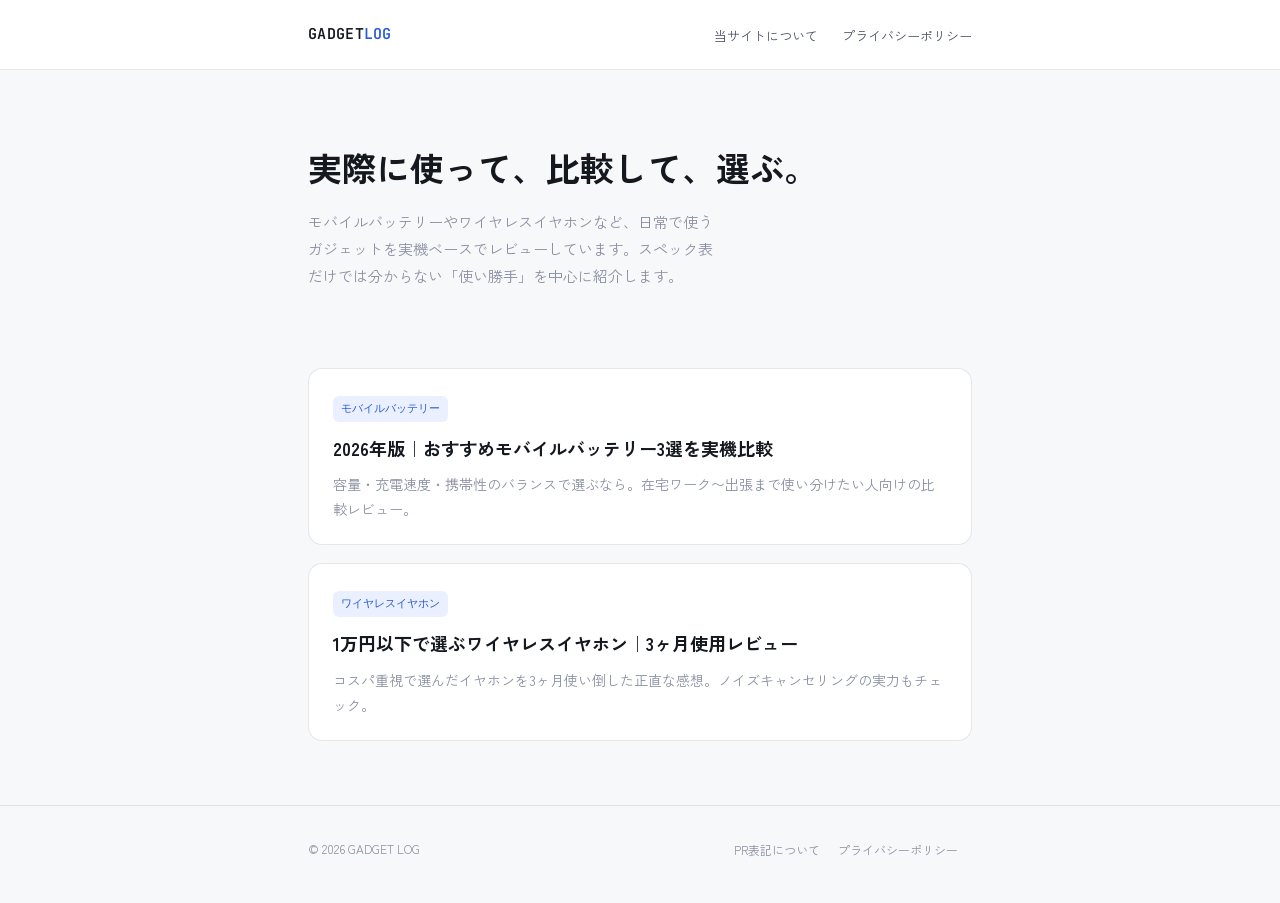
==== index.html @ 61f6f8f3 "Initial commit: gadget affiliate blog scaffold" ====
<!DOCTYPE html>
<html lang="ja">
<head>
<meta charset="UTF-8">
<meta name="viewport" content="width=device-width, initial-scale=1.0">
<title>ガジェットログ — 実機レビューで選ぶ、失敗しないガジェット</title>
<meta name="description" content="モバイルバッテリーやワイヤレスイヤホンなど、身近なガジェットを実際に使って比較・レビューするブログ。">
<link rel="preconnect" href="https://fonts.googleapis.com">
<link rel="preconnect" href="https://fonts.gstatic.com" crossorigin>
<link href="https://fonts.googleapis.com/css2?family=Zen+Kaku+Gothic+New:wght@300;400;500;700&family=JetBrains+Mono:wght@400;500;600&display=swap" rel="stylesheet">
<link rel="stylesheet" href="style.css">
</head>
<body>

<header class="site-header">
  <div class="container">
    <div class="site-logo">GADGET<span>LOG</span></div>
    <nav class="site-nav">
      <a href="disclosure.html">当サイトについて</a>
      <a href="privacy.html">プライバシーポリシー</a>
    </nav>
  </div>
</header>

<section class="hero">
  <div class="container">
    <h1>実際に使って、比較して、選ぶ。</h1>
    <p>モバイルバッテリーやワイヤレスイヤホンなど、日常で使うガジェットを実機ベースでレビューしています。スペック表だけでは分からない「使い勝手」を中心に紹介します。</p>
  </div>
</section>

<main class="container">
  <div class="article-grid">

    <article class="article-card">
      <span class="tag">モバイルバッテリー</span>
      <h2><a href="articles/mobile-battery-comparison.html">2026年版｜おすすめモバイルバッテリー3選を実機比較</a></h2>
      <p>容量・充電速度・携帯性のバランスで選ぶなら。在宅ワーク〜出張まで使い分けたい人向けの比較レビュー。</p>
    </article>

    <article class="article-card">
      <span class="tag">ワイヤレスイヤホン</span>
      <h2><a href="articles/wireless-earbuds-review.html">1万円以下で選ぶワイヤレスイヤホン｜3ヶ月使用レビュー</a></h2>
      <p>コスパ重視で選んだイヤホンを3ヶ月使い倒した正直な感想。ノイズキャンセリングの実力もチェック。</p>
    </article>

  </div>
</main>

<footer class="site-footer">
  <div class="container">
    <p>&copy; 2026 GADGET LOG</p>
    <nav>
      <a href="disclosure.html">PR表記について</a>
      <a href="privacy.html">プライバシーポリシー</a>
    </nav>
  </div>
</footer>

</body>
</html>
---- style.css ----
:root{
  --bg: #f7f8fa;
  --surface: #ffffff;
  --ink: #14181f;
  --ink-soft: #4a5164;
  --ink-faint: #8a90a3;
  --line: rgba(20,24,31,0.10);
  --accent: #2a5bd7;
  --accent-soft: #eaf0ff;
  --good: #1f8a5c;
  --bad: #c14545;
  --sans: 'Zen Kaku Gothic New', 'Hiragino Sans', 'Noto Sans JP', sans-serif;
  --mono: 'JetBrains Mono', monospace;
  --measure: 760px;
  --side: clamp(20px, 6vw, 48px);
  --radius: 14px;
}

*{ box-sizing: border-box; }

body{
  margin: 0;
  background: var(--bg);
  color: var(--ink-soft);
  font-family: var(--sans);
  font-weight: 400;
  line-height: 1.8;
  -webkit-font-smoothing: antialiased;
}

a{ color: var(--accent); text-decoration: none; }
a:hover{ text-decoration: underline; }

.container{
  max-width: var(--measure);
  margin: 0 auto;
  padding: 0 var(--side);
}

/* ---------- header ---------- */
.site-header{
  border-bottom: 1px solid var(--line);
  background: var(--surface);
}
.site-header .container{
  display: flex;
  align-items: center;
  justify-content: space-between;
  padding-top: 20px;
  padding-bottom: 20px;
}
.site-logo{
  font-family: var(--mono);
  font-size: 15px;
  font-weight: 600;
  color: var(--ink);
  letter-spacing: 0.02em;
}
.site-logo span{ color: var(--accent); }
.site-nav a{
  margin-left: 20px;
  font-size: 13px;
  color: var(--ink-soft);
}

/* ---------- hero ---------- */
.hero{
  padding: clamp(40px, 8vh, 72px) 0 clamp(28px, 5vh, 40px);
}
.hero h1{
  font-size: clamp(26px, 4vw, 34px);
  color: var(--ink);
  line-height: 1.5;
  margin: 0 0 14px;
}
.hero p{
  font-size: 15px;
  color: var(--ink-faint);
  max-width: 52ch;
}

/* ---------- disclosure banner ---------- */
.disclosure-banner{
  background: #fff8e6;
  border: 1px solid #f0d998;
  color: #6b5417;
  font-size: 12.5px;
  padding: 10px 16px;
  border-radius: 10px;
  margin: 24px 0;
}
.disclosure-banner a{ color: #6b5417; text-decoration: underline; }

/* ---------- article list ---------- */
.article-grid{
  display: grid;
  gap: 18px;
  margin: 24px 0 64px;
}
.article-card{
  background: var(--surface);
  border: 1px solid var(--line);
  border-radius: var(--radius);
  padding: 22px 24px;
  transition: border-color 0.15s ease, transform 0.15s ease;
}
.article-card:hover{
  border-color: var(--accent);
  transform: translateY(-1px);
}
.article-card .tag{
  display: inline-block;
  font-family: var(--mono);
  font-size: 11px;
  color: var(--accent);
  background: var(--accent-soft);
  padding: 3px 8px;
  border-radius: 6px;
  margin-bottom: 10px;
}
.article-card h2{
  font-size: 18px;
  color: var(--ink);
  margin: 0 0 8px;
}
.article-card h2 a{ color: inherit; text-decoration: none; }
.article-card p{
  font-size: 14px;
  color: var(--ink-faint);
  margin: 0;
}

/* ---------- article page ---------- */
.article-header{
  padding: 40px 0 24px;
}
.article-header .tag{
  font-family: var(--mono);
  font-size: 11px;
  color: var(--accent);
  background: var(--accent-soft);
  padding: 3px 8px;
  border-radius: 6px;
}
.article-header h1{
  font-size: clamp(24px, 4vw, 30px);
  color: var(--ink);
  margin: 14px 0 8px;
  line-height: 1.5;
}
.byline{
  font-size: 12.5px;
  color: var(--ink-faint);
  font-family: var(--mono);
}

article.body{
  padding-bottom: 80px;
}
article.body h2{
  font-size: 19px;
  color: var(--ink);
  margin: 40px 0 14px;
  padding-top: 8px;
  border-top: 1px solid var(--line);
}
article.body h3{
  font-size: 16px;
  color: var(--ink);
  margin: 24px 0 10px;
}
article.body p{ font-size: 15px; }
article.body ul{ padding-left: 20px; }
article.body li{ font-size: 15px; margin-bottom: 6px; }

/* pros / cons */
.pros-cons{
  display: grid;
  grid-template-columns: 1fr 1fr;
  gap: 14px;
  margin: 18px 0;
}
@media (max-width: 560px){
  .pros-cons{ grid-template-columns: 1fr; }
}
.pros-cons div{
  border-radius: var(--radius);
  padding: 16px 18px;
  font-size: 14px;
}
.pros{ background: #eefaf3; border: 1px solid #c7ecd8; }
.cons{ background: #fdefef; border: 1px solid #f3d2d2; }
.pros-cons h4{
  margin: 0 0 8px;
  font-size: 13px;
}
.pros h4{ color: var(--good); }
.cons h4{ color: var(--bad); }
.pros-cons ul{ margin: 0; padding-left: 18px; }
.pros-cons li{ font-size: 13.5px; margin-bottom: 4px; }

/* spec table */
table.spec{
  width: 100%;
  border-collapse: collapse;
  font-size: 13.5px;
  margin: 16px 0;
}
table.spec th, table.spec td{
  border: 1px solid var(--line);
  padding: 8px 12px;
  text-align: left;
}
table.spec th{
  background: #f2f3f6;
  color: var(--ink);
  width: 32%;
}

/* affiliate CTA */
.cta-box{
  background: var(--surface);
  border: 1px solid var(--line);
  border-radius: var(--radius);
  padding: 20px 22px;
  margin: 22px 0;
  text-align: center;
}
.cta-box .price-note{
  font-size: 12px;
  color: var(--ink-faint);
  margin-bottom: 12px;
}
.cta-button{
  display: inline-block;
  background: var(--accent);
  color: #fff;
  font-size: 14.5px;
  font-weight: 600;
  padding: 12px 28px;
  border-radius: 999px;
  text-decoration: none;
}
.cta-button:hover{ opacity: 0.88; text-decoration: none; }
.cta-box .ext-note{
  display: block;
  font-size: 11px;
  color: var(--ink-faint);
  margin-top: 8px;
}

/* ---------- footer ---------- */
.site-footer{
  border-top: 1px solid var(--line);
  padding: 28px 0 40px;
}
.site-footer .container{
  display: flex;
  flex-wrap: wrap;
  gap: 6px 18px;
  align-items: center;
  justify-content: space-between;
}
.site-footer p{
  font-size: 12px;
  color: var(--ink-faint);
  margin: 0;
}
.site-footer nav a{
  font-size: 12px;
  color: var(--ink-faint);
  margin-right: 14px;
}
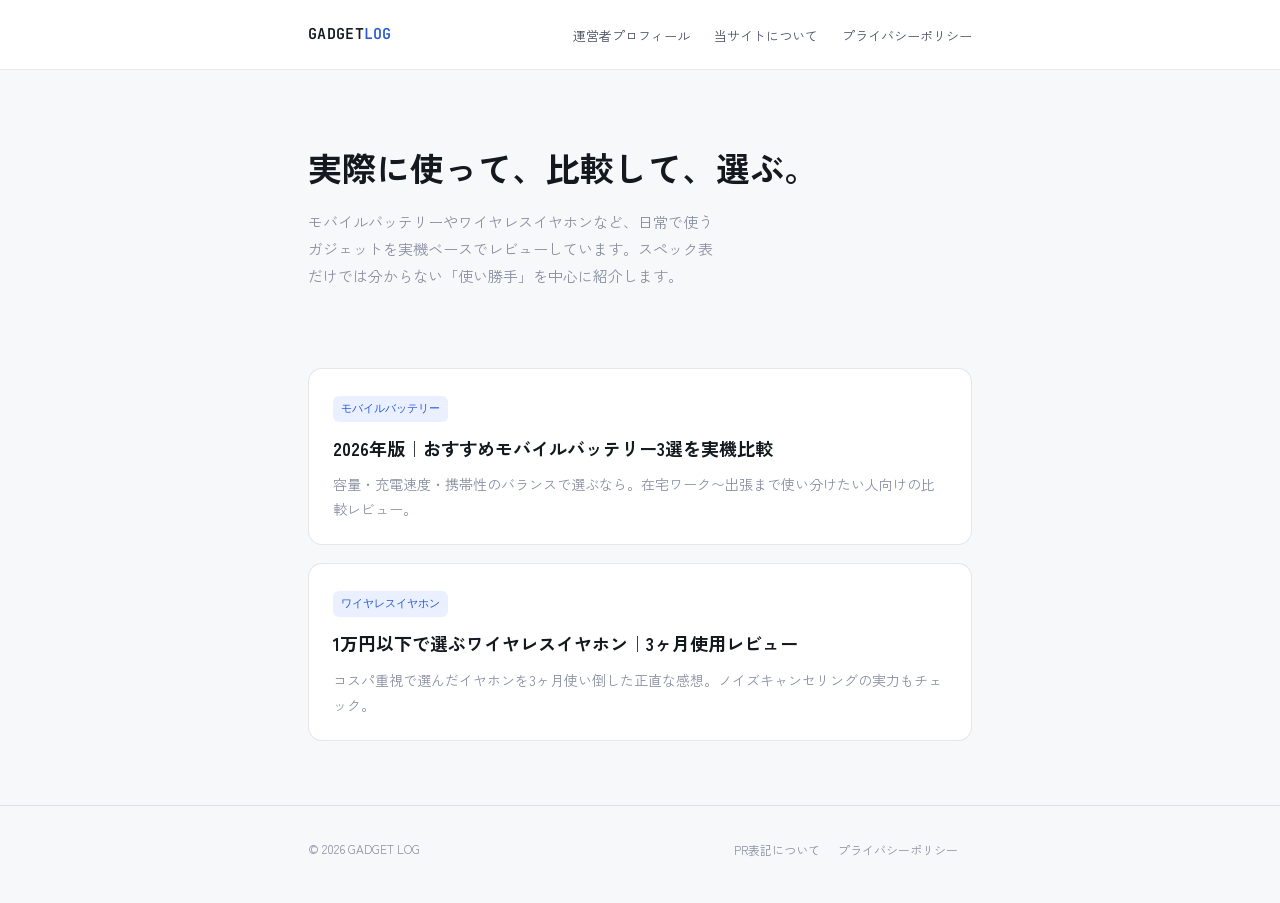
==== commit 498f9171: "Cross-link profile site from every page" ====
--- a/index.html
+++ b/index.html
@@ -16,6 +16,7 @@
   <div class="container">
     <div class="site-logo">GADGET<span>LOG</span></div>
     <nav class="site-nav">
+      <a href="https://kaitoinoue0921-sudo.github.io/" target="_blank" rel="noopener noreferrer">運営者プロフィール</a>
       <a href="disclosure.html">当サイトについて</a>
       <a href="privacy.html">プライバシーポリシー</a>
     </nav>
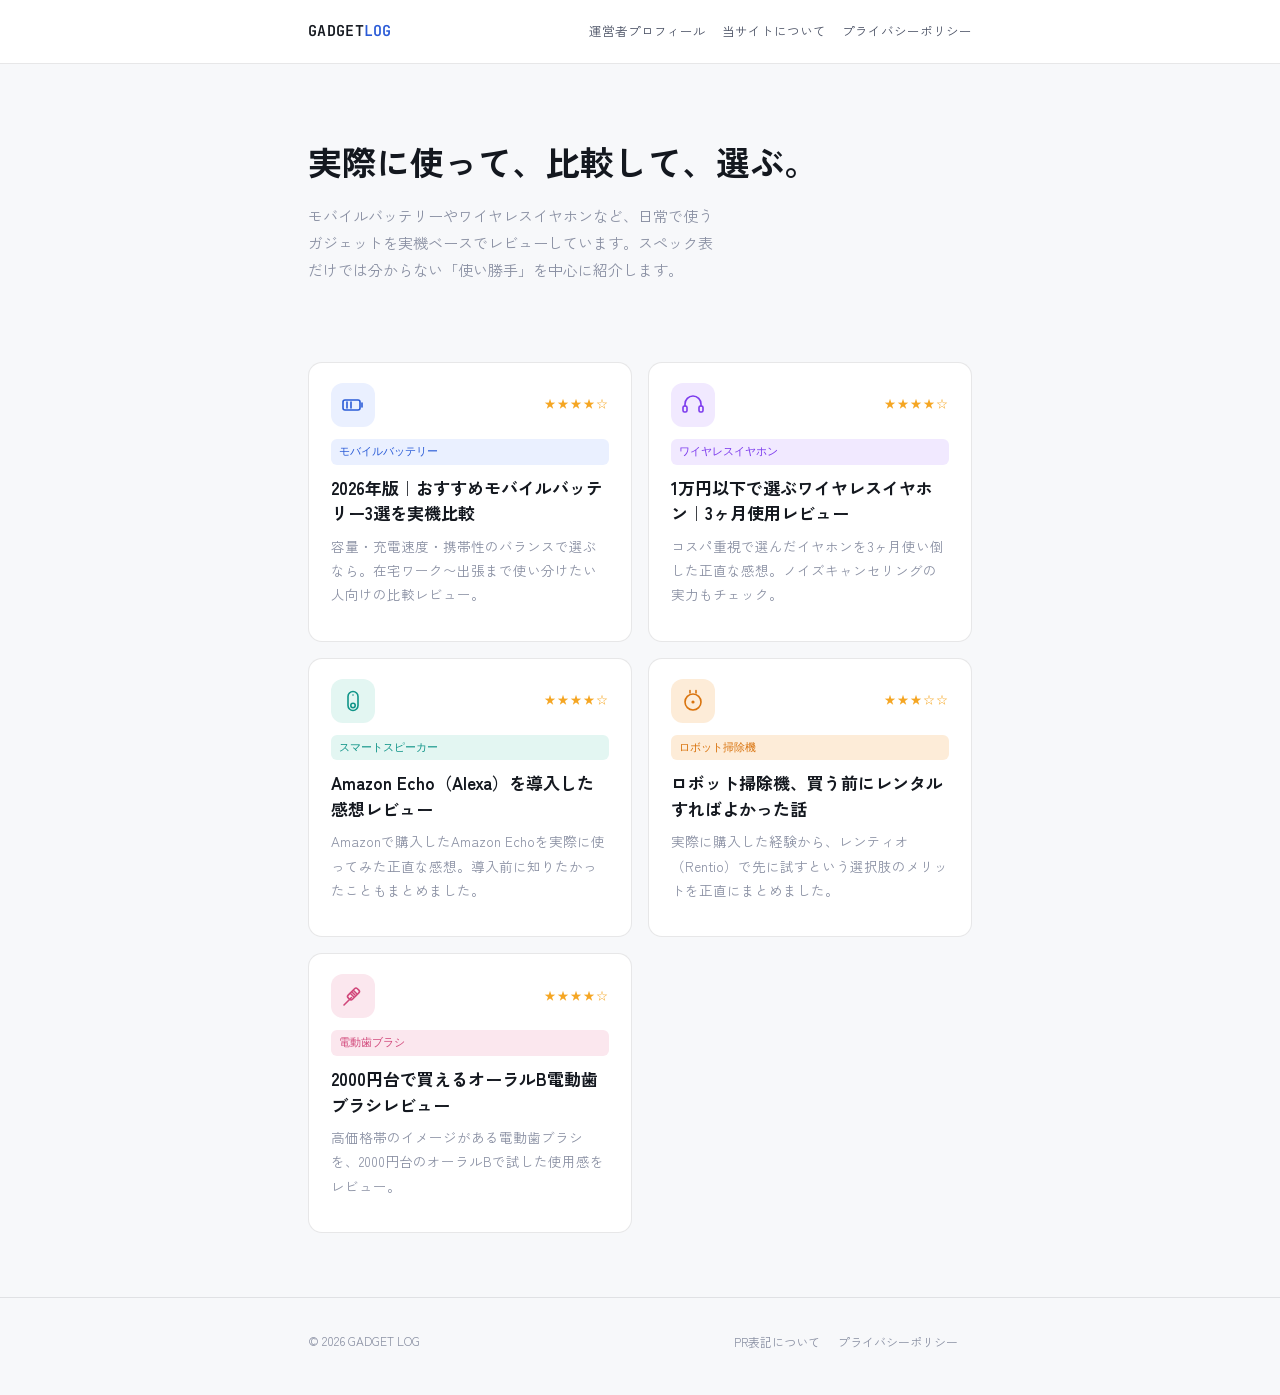
==== commit 7e5b56e5: "Add icons/colors for readability, 3 new gadget reviews (Echo, robot vacuum, Oral-B)" ====
--- a/index.html
+++ b/index.html
@@ -34,15 +34,63 @@
   <div class="article-grid">
 
     <article class="article-card">
-      <span class="tag">モバイルバッテリー</span>
+      <div class="card-top">
+        <div class="icon-badge cat-battery">
+          <svg viewBox="0 0 24 24"><rect x="2" y="7" width="17" height="10" rx="2"/><line x1="21" y1="10" x2="21" y2="14"/><line x1="6" y1="9" x2="6" y2="15"/><line x1="10" y1="9" x2="10" y2="15"/></svg>
+        </div>
+        <span class="card-stars">★★★★☆</span>
+      </div>
+      <span class="tag cat-battery">モバイルバッテリー</span>
       <h2><a href="articles/mobile-battery-comparison.html">2026年版｜おすすめモバイルバッテリー3選を実機比較</a></h2>
       <p>容量・充電速度・携帯性のバランスで選ぶなら。在宅ワーク〜出張まで使い分けたい人向けの比較レビュー。</p>
     </article>
 
     <article class="article-card">
-      <span class="tag">ワイヤレスイヤホン</span>
+      <div class="card-top">
+        <div class="icon-badge cat-audio">
+          <svg viewBox="0 0 24 24"><path d="M4 13v-2a8 8 0 0 1 16 0v2"/><rect x="2" y="13" width="4" height="6" rx="1.5"/><rect x="18" y="13" width="4" height="6" rx="1.5"/></svg>
+        </div>
+        <span class="card-stars">★★★★☆</span>
+      </div>
+      <span class="tag cat-audio">ワイヤレスイヤホン</span>
       <h2><a href="articles/wireless-earbuds-review.html">1万円以下で選ぶワイヤレスイヤホン｜3ヶ月使用レビュー</a></h2>
       <p>コスパ重視で選んだイヤホンを3ヶ月使い倒した正直な感想。ノイズキャンセリングの実力もチェック。</p>
+    </article>
+
+    <article class="article-card">
+      <div class="card-top">
+        <div class="icon-badge cat-smart">
+          <svg viewBox="0 0 24 24"><rect x="7" y="2.5" width="10" height="19" rx="5"/><circle cx="12" cy="16.5" r="2.2"/><line x1="12" y1="6" x2="12" y2="6.01"/></svg>
+        </div>
+        <span class="card-stars">★★★★☆</span>
+      </div>
+      <span class="tag cat-smart">スマートスピーカー</span>
+      <h2><a href="articles/amazon-echo-review.html">Amazon Echo（Alexa）を導入した感想レビュー</a></h2>
+      <p>Amazonで購入したAmazon Echoを実際に使ってみた正直な感想。導入前に知りたかったこともまとめました。</p>
+    </article>
+
+    <article class="article-card">
+      <div class="card-top">
+        <div class="icon-badge cat-clean">
+          <svg viewBox="0 0 24 24"><circle cx="12" cy="13" r="8"/><circle cx="12" cy="13" r="1.6" fill="currentColor" stroke="none"/><path d="M9 4 L9 1.5 M15 4 L15 1.5"/></svg>
+        </div>
+        <span class="card-stars">★★★☆☆</span>
+      </div>
+      <span class="tag cat-clean">ロボット掃除機</span>
+      <h2><a href="articles/robot-vacuum-buy-vs-rent.html">ロボット掃除機、買う前にレンタルすればよかった話</a></h2>
+      <p>実際に購入した経験から、レンティオ（Rentio）で先に試すという選択肢のメリットを正直にまとめました。</p>
+    </article>
+
+    <article class="article-card">
+      <div class="card-top">
+        <div class="icon-badge cat-care">
+          <svg viewBox="0 0 24 24"><path d="M3 21 L10.5 13.5"/><rect x="9.5" y="3.5" width="6" height="13" rx="2" transform="rotate(45 12.5 10)"/><path d="M12.5 6.5 L15.5 9.5 M11 8 L14 11 M9.5 9.5 L12.5 12.5"/></svg>
+        </div>
+        <span class="card-stars">★★★★☆</span>
+      </div>
+      <span class="tag cat-care">電動歯ブラシ</span>
+      <h2><a href="articles/oral-b-toothbrush.html">2000円台で買えるオーラルB電動歯ブラシレビュー</a></h2>
+      <p>高価格帯のイメージがある電動歯ブラシを、2000円台のオーラルBで試した使用感をレビュー。</p>
     </article>
 
   </div>
--- a/style.css
+++ b/style.css
@@ -9,6 +9,13 @@
   --accent-soft: #eaf0ff;
   --good: #1f8a5c;
   --bad: #c14545;
+
+  /* category colors */
+  --cat-battery: #2a5bd7;   --cat-battery-soft: #eaf0ff;
+  --cat-audio:   #7c3aed;   --cat-audio-soft:   #f1e9ff;
+  --cat-smart:   #0f9488;   --cat-smart-soft:   #e3f6f2;
+  --cat-clean:   #d9730d;   --cat-clean-soft:   #fdecd8;
+  --cat-care:    #d1477a;   --cat-care-soft:    #fbe7ee;
   --sans: 'Zen Kaku Gothic New', 'Hiragino Sans', 'Noto Sans JP', sans-serif;
   --mono: 'JetBrains Mono', monospace;
   --measure: 760px;
@@ -46,8 +53,10 @@
   display: flex;
   align-items: center;
   justify-content: space-between;
-  padding-top: 20px;
-  padding-bottom: 20px;
+  flex-wrap: wrap;
+  gap: 8px 20px;
+  padding-top: 18px;
+  padding-bottom: 18px;
 }
 .site-logo{
   font-family: var(--mono);
@@ -57,10 +66,20 @@
   letter-spacing: 0.02em;
 }
 .site-logo span{ color: var(--accent); }
+.site-nav{
+  display: flex;
+  flex-wrap: wrap;
+  gap: 6px 16px;
+}
 .site-nav a{
-  margin-left: 20px;
-  font-size: 13px;
+  margin-left: 0;
+  font-size: 12.5px;
   color: var(--ink-soft);
+  white-space: nowrap;
+}
+@media (max-width: 520px){
+  .site-header .container{ justify-content: flex-start; }
+  .site-nav{ width: 100%; }
 }
 
 /* ---------- hero ---------- */
@@ -94,19 +113,26 @@
 /* ---------- article list ---------- */
 .article-grid{
   display: grid;
-  gap: 18px;
+  grid-template-columns: repeat(2, 1fr);
+  gap: 16px;
   margin: 24px 0 64px;
+}
+@media (max-width: 640px){
+  .article-grid{ grid-template-columns: 1fr; }
 }
 .article-card{
   background: var(--surface);
   border: 1px solid var(--line);
   border-radius: var(--radius);
-  padding: 22px 24px;
-  transition: border-color 0.15s ease, transform 0.15s ease;
+  padding: 20px 22px;
+  transition: border-color 0.15s ease, transform 0.15s ease, box-shadow 0.15s ease;
+  display: flex;
+  flex-direction: column;
 }
 .article-card:hover{
   border-color: var(--accent);
-  transform: translateY(-1px);
+  transform: translateY(-2px);
+  box-shadow: 0 8px 20px rgba(20,24,31,0.06);
 }
 .article-card .tag{
   display: inline-block;
@@ -119,21 +145,65 @@
   margin-bottom: 10px;
 }
 .article-card h2{
-  font-size: 18px;
+  font-size: 17px;
   color: var(--ink);
   margin: 0 0 8px;
+  line-height: 1.5;
 }
 .article-card h2 a{ color: inherit; text-decoration: none; }
 .article-card p{
-  font-size: 14px;
-  color: var(--ink-faint);
-  margin: 0;
-}
+  font-size: 13.5px;
+  color: var(--ink-faint);
+  margin: 0 0 14px;
+  flex-grow: 1;
+}
+.article-card .card-top{
+  display: flex;
+  align-items: center;
+  justify-content: space-between;
+  margin-bottom: 12px;
+}
+.card-stars{
+  font-size: 12px;
+  letter-spacing: 1px;
+  color: #f5a623;
+  font-family: var(--mono);
+}
+
+/* icon badges (category illustrations, no photos needed) */
+.icon-badge{
+  width: 44px;
+  height: 44px;
+  border-radius: 12px;
+  display: flex;
+  align-items: center;
+  justify-content: center;
+  flex-shrink: 0;
+}
+.icon-badge svg{ width: 24px; height: 24px; stroke: currentColor; fill: none; stroke-width: 1.6; stroke-linecap: round; stroke-linejoin: round; }
+.icon-badge--lg{ width: 64px; height: 64px; border-radius: 16px; }
+.icon-badge--lg svg{ width: 34px; height: 34px; }
+
+.cat-battery{ color: var(--cat-battery); background: var(--cat-battery-soft); }
+.cat-audio{ color: var(--cat-audio); background: var(--cat-audio-soft); }
+.cat-smart{ color: var(--cat-smart); background: var(--cat-smart-soft); }
+.cat-clean{ color: var(--cat-clean); background: var(--cat-clean-soft); }
+.cat-care{ color: var(--cat-care); background: var(--cat-care-soft); }
+
+.tag.cat-battery{ background: var(--cat-battery-soft); color: var(--cat-battery); }
+.tag.cat-audio{ background: var(--cat-audio-soft); color: var(--cat-audio); }
+.tag.cat-smart{ background: var(--cat-smart-soft); color: var(--cat-smart); }
+.tag.cat-clean{ background: var(--cat-clean-soft); color: var(--cat-clean); }
+.tag.cat-care{ background: var(--cat-care-soft); color: var(--cat-care); }
 
 /* ---------- article page ---------- */
 .article-header{
   padding: 40px 0 24px;
-}
+  display: flex;
+  align-items: flex-start;
+  gap: 18px;
+}
+.article-header .header-text{ flex: 1; }
 .article-header .tag{
   font-family: var(--mono);
   font-size: 11px;
@@ -152,6 +222,11 @@
   font-size: 12.5px;
   color: var(--ink-faint);
   font-family: var(--mono);
+}
+@media (max-width: 560px){
+  .article-header{ gap: 14px; }
+  .article-header .icon-badge--lg{ width: 48px; height: 48px; }
+  .article-header .icon-badge--lg svg{ width: 26px; height: 26px; }
 }
 
 article.body{
@@ -248,6 +323,13 @@
   color: var(--ink-faint);
   margin-top: 8px;
 }
+.cta-button--clean{ background: var(--cat-clean); }
+.cta-row{
+  display: flex;
+  flex-wrap: wrap;
+  gap: 10px;
+  justify-content: center;
+}
 
 /* ---------- footer ---------- */
 .site-footer{
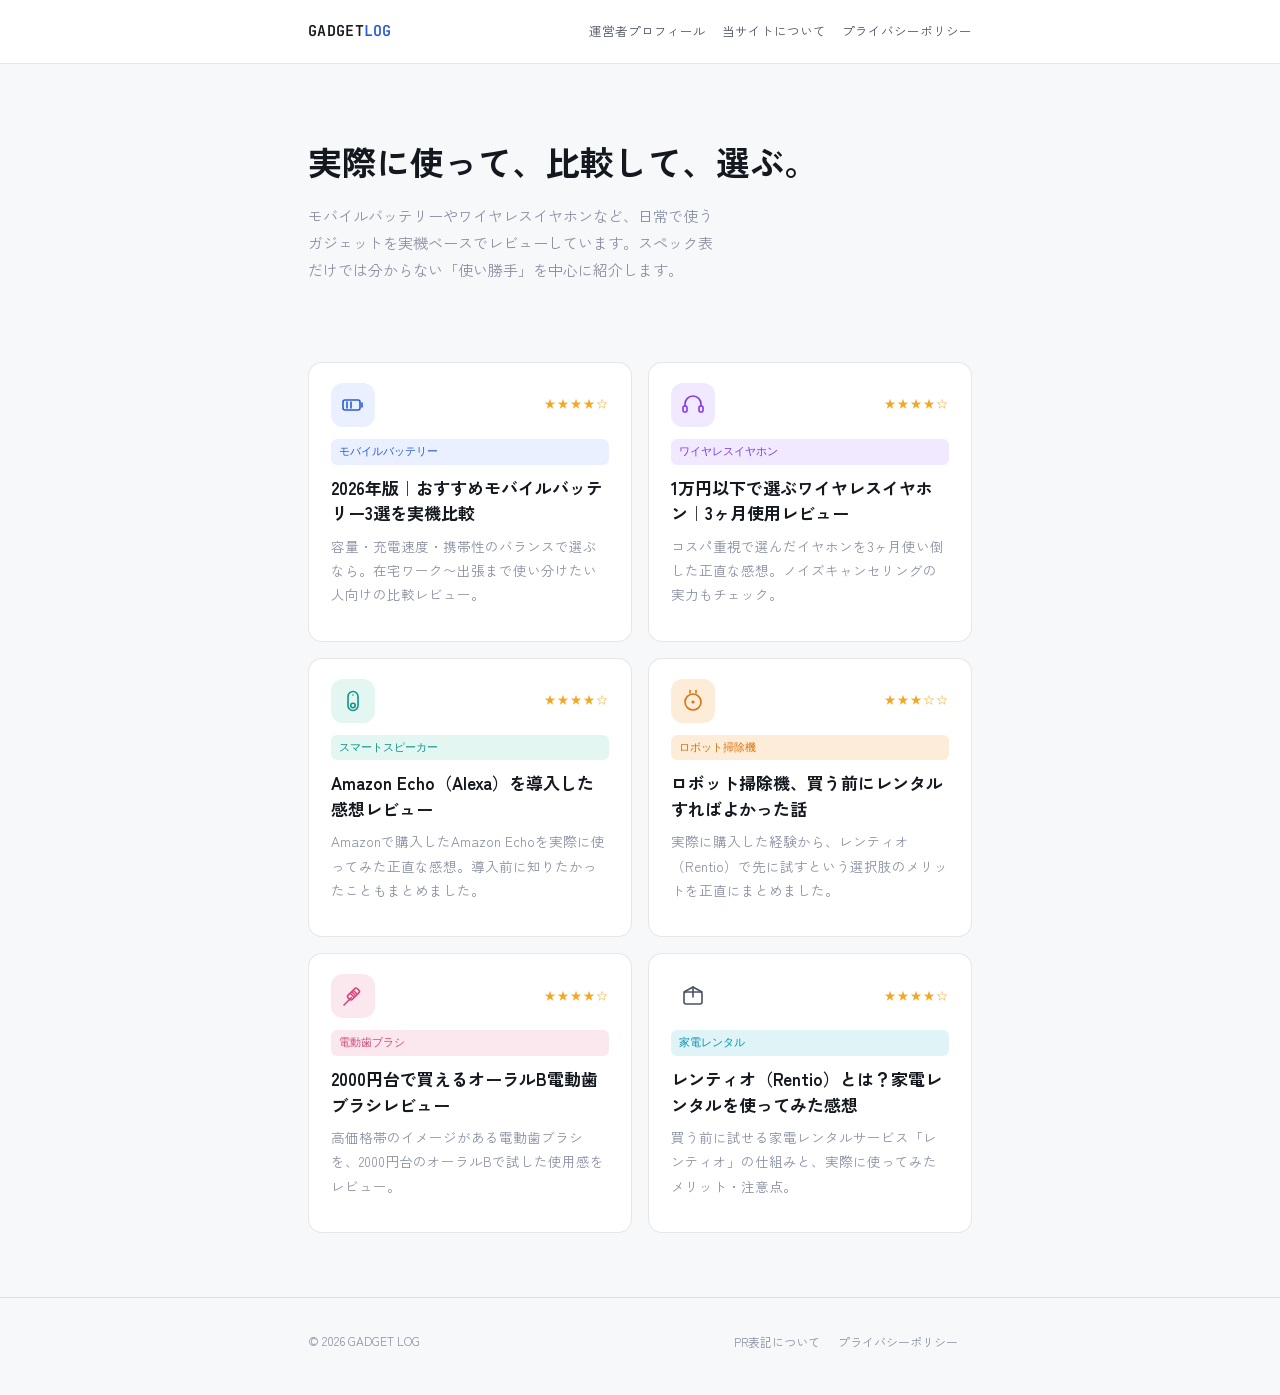
==== commit 1daf7eff: "Add dedicated Rentio review article, cross-link with vacuum article, refine Echo Dot naming" ====
--- a/index.html
+++ b/index.html
@@ -93,6 +93,18 @@
       <p>高価格帯のイメージがある電動歯ブラシを、2000円台のオーラルBで試した使用感をレビュー。</p>
     </article>
 
+    <article class="article-card">
+      <div class="card-top">
+        <div class="icon-badge cat-rental">
+          <svg viewBox="0 0 24 24"><rect x="3" y="8" width="18" height="12" rx="2"/><path d="M3 8 L12 3 L21 8"/><path d="M12 3 V13"/></svg>
+        </div>
+        <span class="card-stars">★★★★☆</span>
+      </div>
+      <span class="tag cat-rental">家電レンタル</span>
+      <h2><a href="articles/rentio-review.html">レンティオ（Rentio）とは？家電レンタルを使ってみた感想</a></h2>
+      <p>買う前に試せる家電レンタルサービス「レンティオ」の仕組みと、実際に使ってみたメリット・注意点。</p>
+    </article>
+
   </div>
 </main>
 
--- a/style.css
+++ b/style.css
@@ -16,6 +16,7 @@
   --cat-smart:   #0f9488;   --cat-smart-soft:   #e3f6f2;
   --cat-clean:   #d9730d;   --cat-clean-soft:   #fdecd8;
   --cat-care:    #d1477a;   --cat-care-soft:    #fbe7ee;
+  --cat-rental:  #0891b2;   --cat-rental-soft:  #e0f4f8;
   --sans: 'Zen Kaku Gothic New', 'Hiragino Sans', 'Noto Sans JP', sans-serif;
   --mono: 'JetBrains Mono', monospace;
   --measure: 760px;
@@ -195,6 +196,7 @@
 .tag.cat-smart{ background: var(--cat-smart-soft); color: var(--cat-smart); }
 .tag.cat-clean{ background: var(--cat-clean-soft); color: var(--cat-clean); }
 .tag.cat-care{ background: var(--cat-care-soft); color: var(--cat-care); }
+.tag.cat-rental{ background: var(--cat-rental-soft); color: var(--cat-rental); }
 
 /* ---------- article page ---------- */
 .article-header{
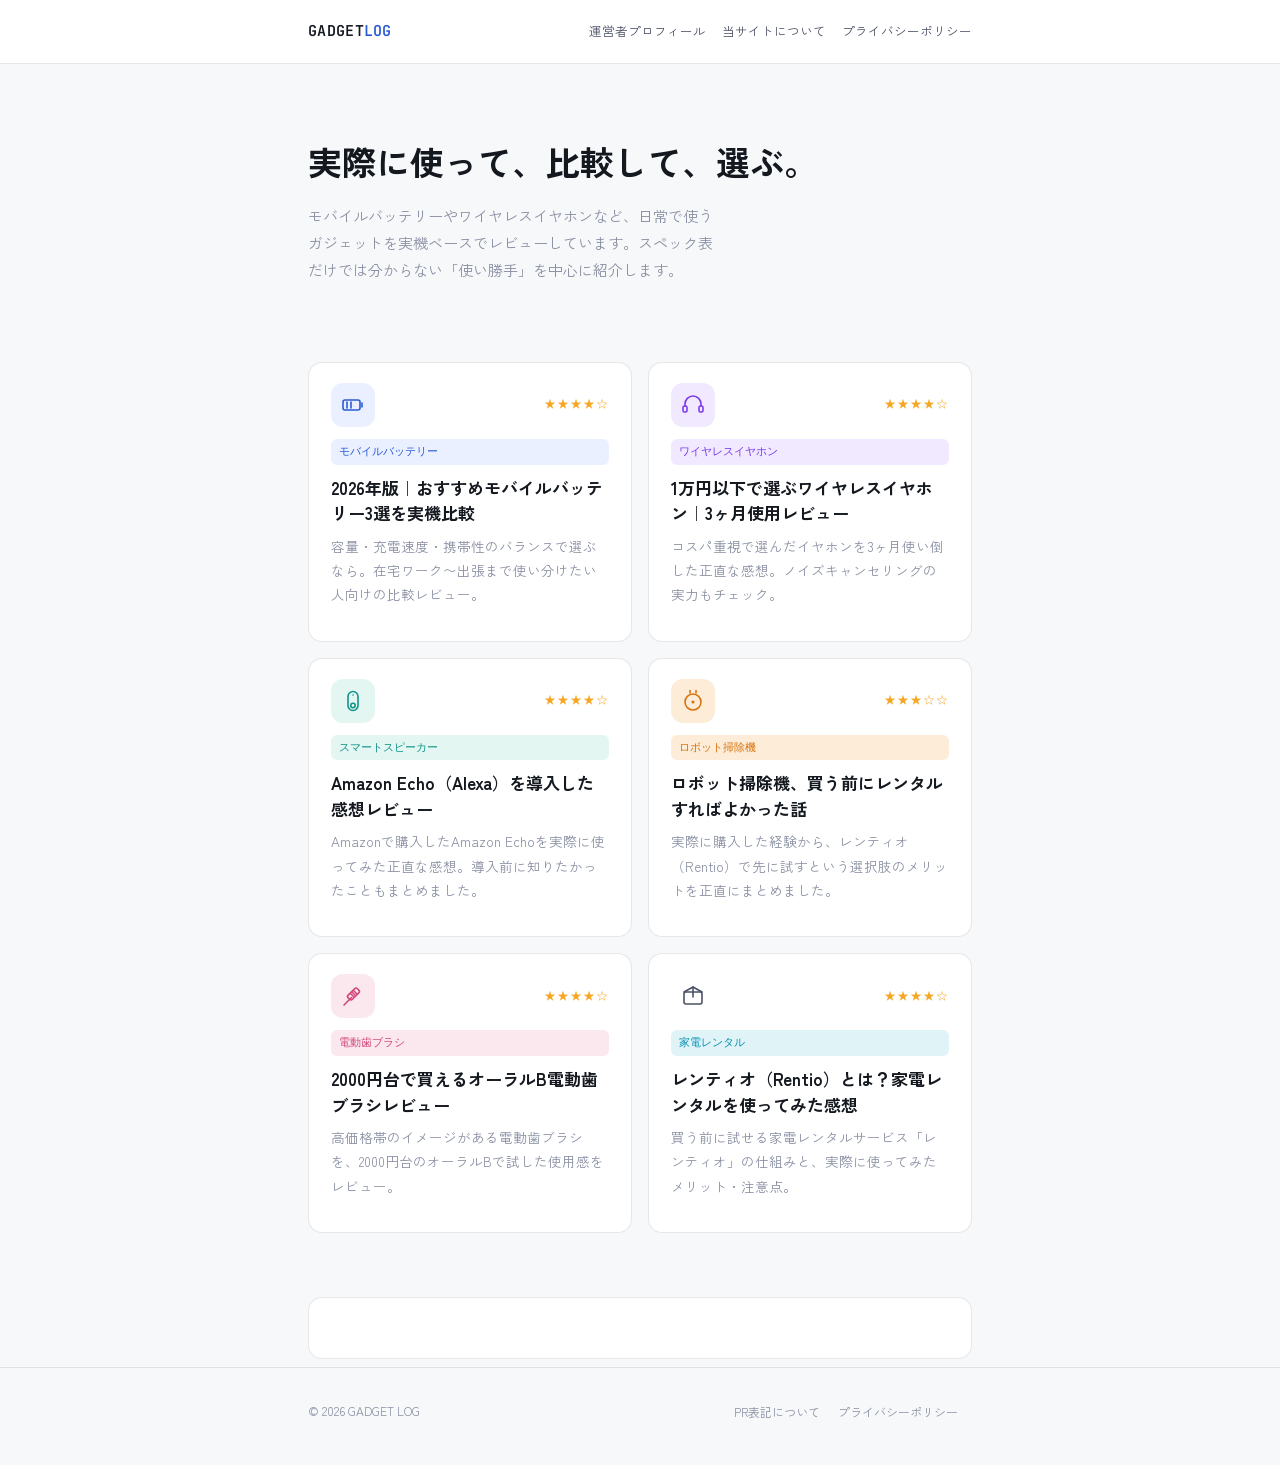
==== commit e2eed412: "記事一覧の下に応援セクションを追加 文面と金額は本体サイトの /support/support.js が持っている。 ここに置くのはマウント用の div と、囲みの見た目だけ。  Co-Authore" ====
--- a/index.html
+++ b/index.html
@@ -106,6 +106,11 @@
     </article>
 
   </div>
+  <!-- 応援セクション。文面と金額は本体サイト側の /support/support.js で一括管理している -->
+  <section class="support-section">
+    <div data-ksup="gadget-log" data-skin="light"></div>
+  </section>
+
 </main>
 
 <footer class="site-footer">
@@ -118,5 +123,6 @@
   </div>
 </footer>
 
+<script src="https://kaitoinoue0921.github.io/support/support.js" defer></script>
 </body>
 </html>
--- a/style.css
+++ b/style.css
@@ -355,3 +355,17 @@
   color: var(--ink-faint);
   margin-right: 14px;
 }
+
+/* ---------- 応援セクション ----------
+   中身は本体サイトの /support/support.js が描画する。
+   ここは記事一覧との間隔と、囲みの見た目だけを持つ。 */
+.support-section{
+  margin: 48px 0 8px;
+  padding: 28px 26px 32px;
+  background: var(--surface);
+  border: 1px solid var(--line);
+  border-radius: var(--radius);
+}
+@media (max-width: 640px){
+  .support-section{ padding: 24px 20px 28px; }
+}
